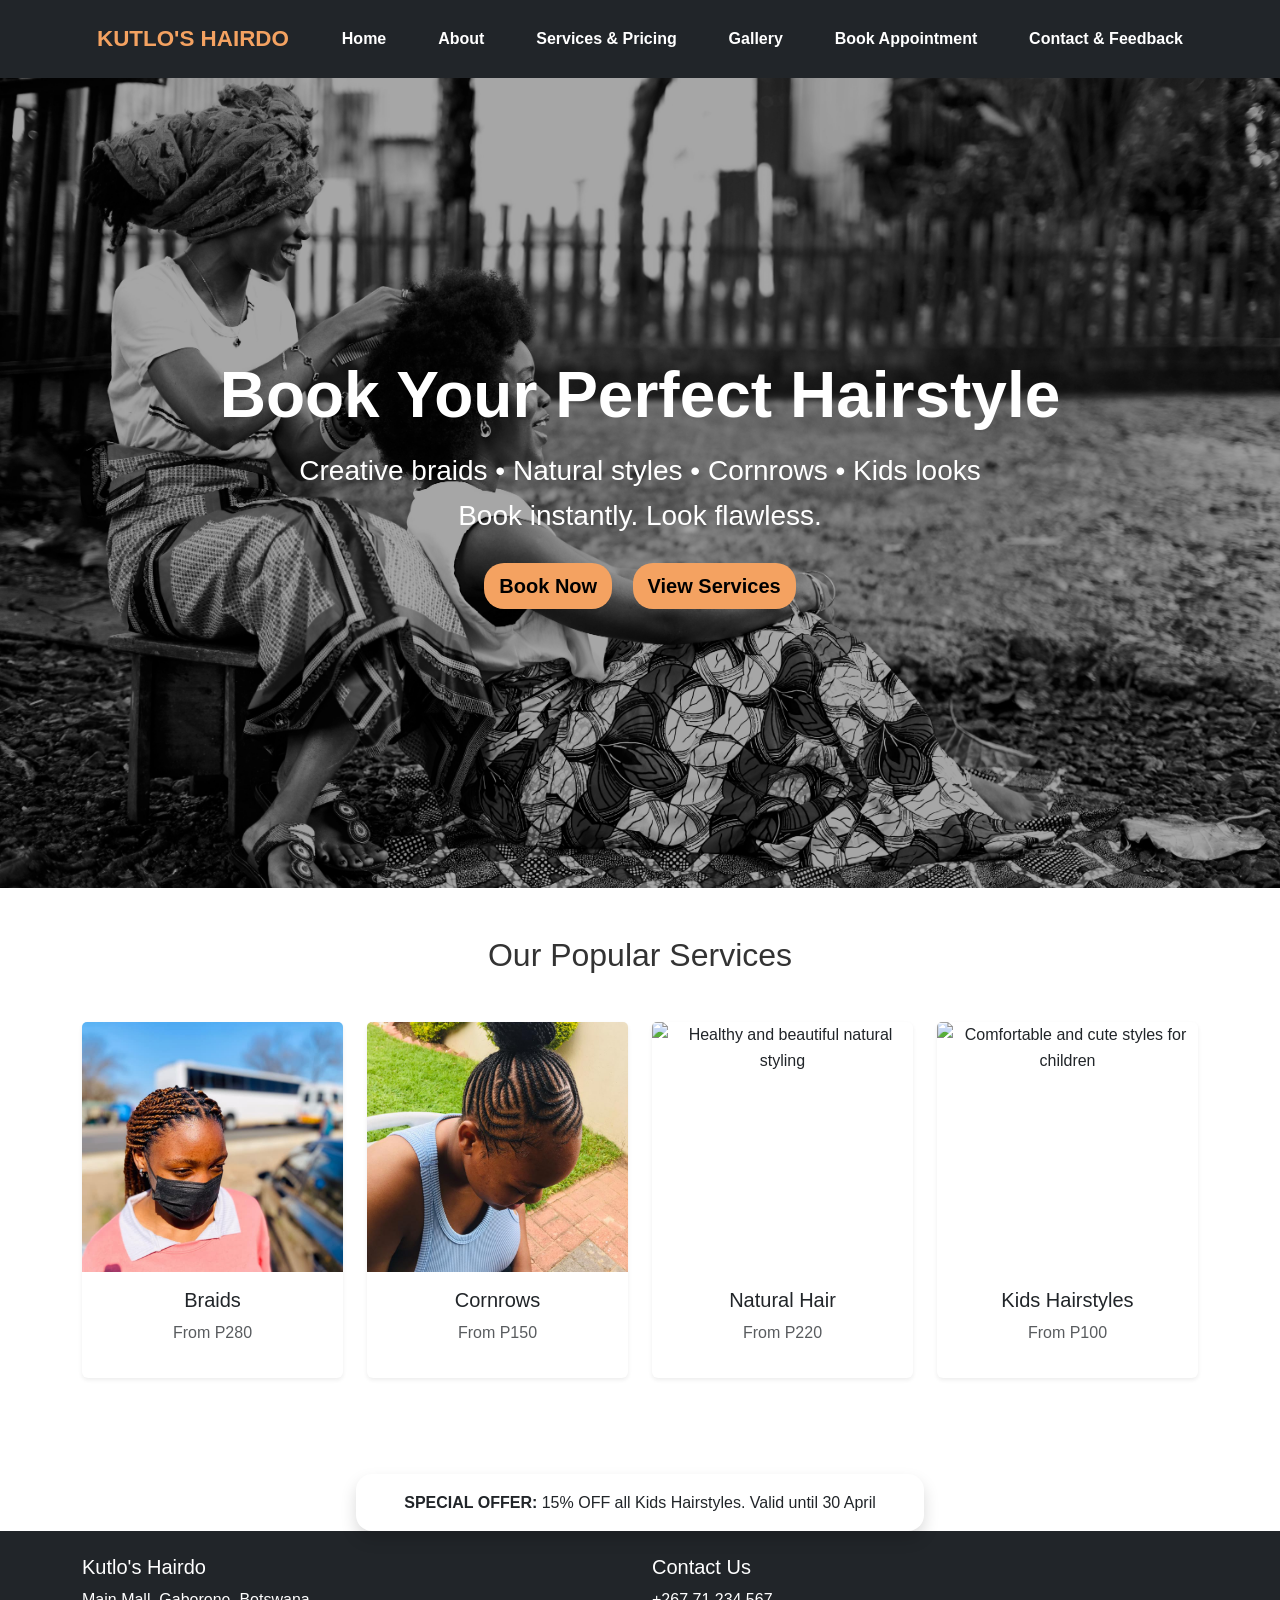
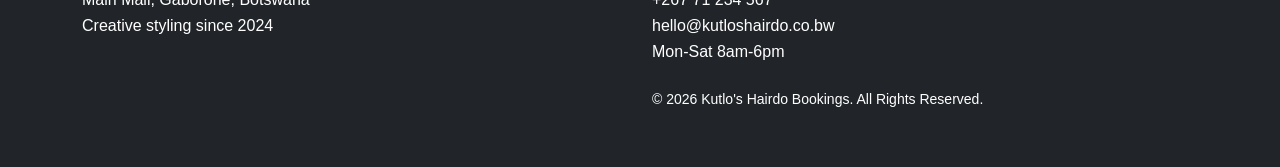
==== index.html @ a4ef146d "Changed navigation to horizontal" ====
<!DOCTYPE html>
<html lang="en">

<head>
    <meta charset="UTF-8">
    <meta name="viewport" content="width=device-width, initial-scale=1.0">
    <meta name="description" content="Kutlo's Hairdo is a popular beauty and hairstyling brand in Gaborone Main Mall, specializing in braids, cornrows, natural hairstyles and kids hairstyles."Book online.">
    <title>Kutlo's Hairdo Bookings | Home</title>

    <!--Bootstrap link-->
    <link href="https://cdn.jsdelivr.net/npm/bootstrap@5.3.0/dist/css/bootstrap.min.css" rel="stylesheet" integrity="sha384-9ndCyUaIbzAi2FUVXJi0CjmCapSmO7SnpJef0486qhLnuZ2cdeRhO02iuK6F" crossorigin="anonymous">

    <!--CSS Link-->
    <link rel="stylesheet" href="styles.css">

    <style>
        .navbar-brand {
            font-weight: bold;
            font-size: 1.4rem;
            color: #f4a261;
        }

        .hero-content {
            position: relative;
            z-index: 2;
        }

        .service-card {
            transition: all 0.3s ease;
        }

        .service-card:hover {
            transform: scale(1.05);
            box-shadow: 0 10px 20px rgba(0, 0, 0, 0.1);
        }
    </style>
</head>

<body>

    <!--Navigation-->
    <nav class="navbar navbar-expand-lg navbar-dark bg-dark py-3">
        <div class="container">

            <!-- Brand / Logo-->
        <a class="navbar-brand" href="index.html">
            <span style="color:#f4a261;">KUTLO'S</span> HAIRDO
        </a>

        <a href="index.html">Home</a> 

        <a href="about.html">About</a> 

        <a href="services.html">Services & Pricing</a> 

        <a href="gallery.html">Gallery</a> 

        <a href="bookings.html">Book Appointment</a> 

        <a href="contact.html">Contact & Feedback</a>

        </div>
    </nav>

    <!--Hero banner-->
    <section class="hero" style="background: url('images/hero.jpg') no-repeat center/cover;">
        <div class="hero-content container text-center text-white">
            <h1 class="display-3 fw-bold mb-3">Book Your Perfect Hairstyle</h1>
            <p class="lead fs-3 mb-4">Creative braids • Natural styles • Cornrows • Kids looks<br>Book instantly. Look flawless.</p>

            <a href="bookings.html" class="btn btn-lg me-3">Book Now</a>
            <a href="services.html" class="btn btn-outline-light btn-lg">View Services</a>
        </div>
    </section>

    <!--Highlight services-->
    <div class="container py-5">
        <h2 class="text-center mb-5">Our Popular Services</h2>
        <div class="row g-4">
            <div class="col-md-3 col-6">
                <div class="card service-card h-100 text-center border-0 shadow-sm">
                    <img src="images/braids.jpg" class="card-img-top" alt="Stylish and long lasting braiding designs" width="300" height="250" style="object-fit: cover;">
                    <div class="card-body">
                        <h5>Braids</h5>
                        <p class="text-muted">From P280</p>
                    </div>
                </div>
            </div>
            <div class="col-md-3 col-6">
                <div class="card service-card h-100 text-center border-0 shadow-sm">
                    <img src="images/cornrows.jpg" class="card-img-top" alt="Neat and clean protective styles" width="300" height="250" style="object-fit: cover;">
                    <div class="card-body">
                        <h5>Cornrows</h5>
                        <p class="text-muted">From P150</p>
                    </div>
                </div>
            </div>
            <div class="col-md-3 col-6">
                <div class="card service-card h-100 text-center border-0 shadow-sm">
                    <img src="images/natural.jpg" class="card-img-top" alt="Healthy and beautiful natural styling" width="300" height="250" style="object-fit:cover;">
                    <div class="card-body">
                        <h5>Natural Hair</h5>
                        <p class="text-muted">From P220</p>
                    </div>
                </div>
            </div>
            <div class="col-md-3 col-6">
                <div class="card service-card h-100 text-center border-0 shadow-sm">
                    <img src="images/kids.jpg" class="card-img-top" alt="Comfortable and cute styles for children" width="300" height="250" style="object-fit: cover;">
                    <div class="card-body">
                        <h5>Kids Hairstyles</h5>
                        <p class="text-muted">From P100</p>
                    </div>
                </div>
            </div>
        </div>
    </div>

    <!-- Promotions -->
    <div class="text-center mt-5">
        <div class="bg-white text-dark d-inline-block px-5 py-3 rounded-4 shadow">
             <strong>SPECIAL OFFER:</strong> 15% OFF all Kids Hairstyles. Valid until 30 April
        </div>
    </div>

    <!--Footer-->
    <footer class="bg-dark text-white py-4">
        <div class="container">
            <div class="row text-center text-md-start">
                <div class="col-md-6 mb-3">
                    <h5>Kutlo's Hairdo</h5>
                    <p>Main Mall, Gaborone, Botswana<br>Creative styling since 2024</p>
                </div>
                <div class="col-md-6 mb-3">
                    <h5>Contact Us</h5>
                    <p>+267 71 234 567<br>hello@kutloshairdo.co.bw<br>Mon-Sat 8am-6pm</p>
                    <p class="small mt-4">© 2026 Kutlo's Hairdo Bookings. All Rights Reserved.</p>
                </div>
            </div>
        </div>
    </footer>

    <!--Bootstrap and JavaScript-->
    <script src="https://cdn.jsdelivr.net/npm/bootstrap@5.3.0/dist/js/bootstrap.bundle.min.js" integrity="sha384-YvpcrYf0tY3lHB60NNkmXc5s9fDVZLESaAA55NDzOxhy9GkcIdslK1eN7N6jIeHz" crossorigin="anonymous"></script>
     <script src="script.js"></script>

</body>

</html>
---- styles.css ----
/* reset */

* {
    margin: 0;
    padding: 0;
    box-sizing: border-box;
}


/* body */
body {
    font-family: Arial, sans-serif;
    line-height: 1.6;
    background-color: #fff;
    color: #333;
}

/* navbar */
nav {
    background: #000;
    padding: 15px;
    text-align: center;
}

nav a {
    color: #fff;
    margin: 0 15px;
    text-decoration: none;
    font-weight: bold;
}

nav a:hover {
    color: #f4a261;
}

/* hero */
.hero {
    background: url('../images/hero.jpg') no-repeat center/cover;
    height: 90vh;
    color: white;
    display: flex;
    align-items: center;
    justify-content: center;
    flex-direction: column;
    text-align: center;
    position: relative;
    padding: 100px 20px; /* added this jsut now for hero text not resizing on mobile */
}

.hero::after {
    content: '';
    position: absolute;
    top: 0;
    left: 0;
    width: 100%;
    height: 100%;
    background: rgba(0, 0, 0, 0.35);
}

/* added this jsut now for hero text not resizing on mobile */

@media (max-width: 768px) {
    .hero h1 {
        font-size: 2rem;
    }

    .hero p {
        font-size: 1rem;
    }
}

.hero-content {
    position: relative;
    z-index: 2;
}

/* button */
.btn {
    background: #f4a261;
    padding: 8px 15px;
    color: #000;
    border: none;
    font-weight: bold;
    border-radius: 20px;
}

/* cards */
.card, .gallery {
    transition: all 0.3s ease;
}

/* gallery */
.gallery {
    display: grid;
    grid-template-columns: repeat(auto-fit, minmax(280px, 1fr));
    gap: 20px;
}

.gallery img {
    width: 100%;
    border-radius: 10px;
    height: 280px;
    object-fit: cover;
}

/* form */
form input, form select, form textarea {
    border: 2px solid #ddd;
    border-radius: 8px
}

/* footer */
footer {
    text-align: center;
    padding: 40px 20px;
    background: #f4a261;
    color: #fff;
}

/* Mobile-first responsiveness allready handled by bootstrap and my original media queries can be added here */
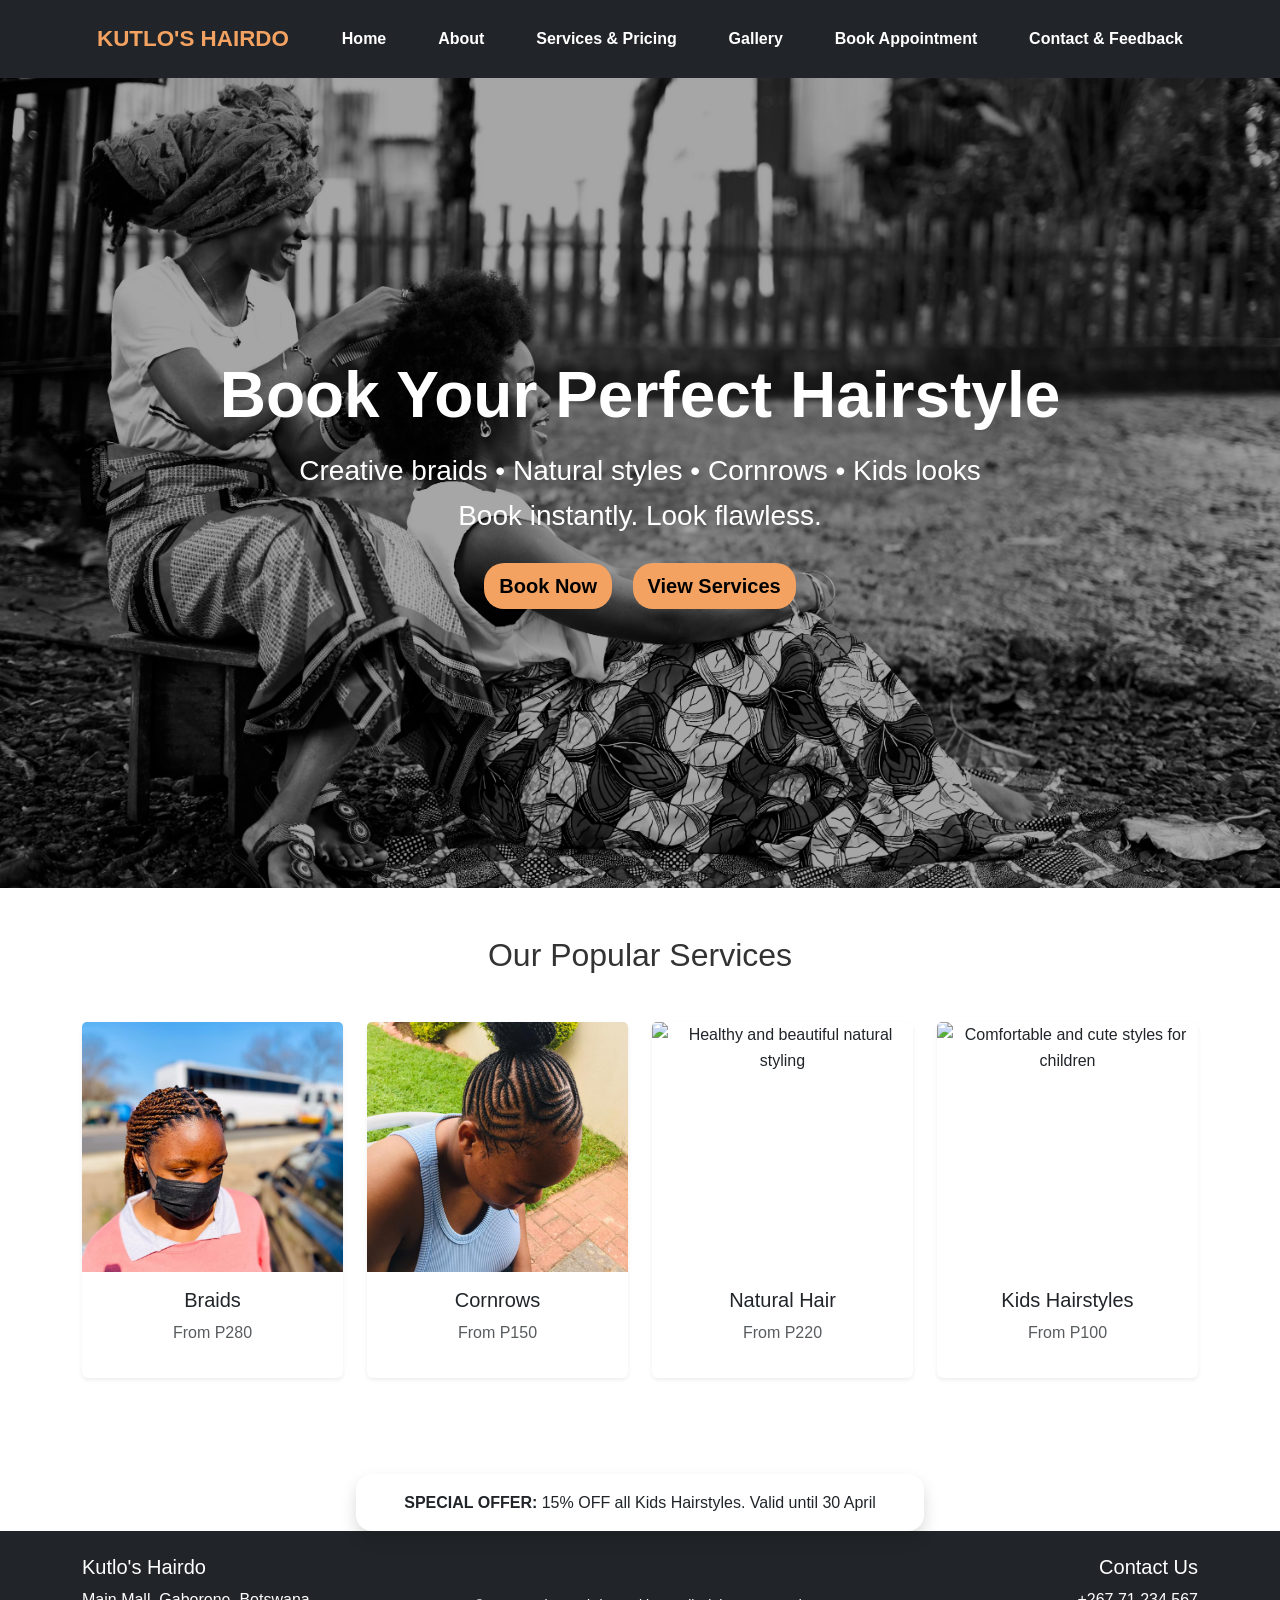
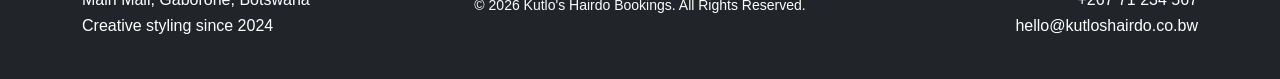
==== commit 8e319674: "Updated footer for consistency" ====
--- a/index.html
+++ b/index.html
@@ -8,7 +8,7 @@
     <title>Kutlo's Hairdo Bookings | Home</title>
 
     <!--Bootstrap link-->
-    <link href="https://cdn.jsdelivr.net/npm/bootstrap@5.3.0/dist/css/bootstrap.min.css" rel="stylesheet" integrity="sha384-9ndCyUaIbzAi2FUVXJi0CjmCapSmO7SnpJef0486qhLnuZ2cdeRhO02iuK6F" crossorigin="anonymous">
+    <link href="https://cdn.jsdelivr.net/npm/bootstrap@5.3.0/dist/css/bootstrap.min.css" rel="stylesheet">
 
     <!--CSS Link-->
     <link rel="stylesheet" href="styles.css">
@@ -126,22 +126,26 @@
     <!--Footer-->
     <footer class="bg-dark text-white py-4">
         <div class="container">
-            <div class="row text-center text-md-start">
-                <div class="col-md-6 mb-3">
+            <div class="row text-center align-items-center">
+                <div class="col-md-4 mb-3 mb-md-0 text-md-start">
                     <h5>Kutlo's Hairdo</h5>
                     <p>Main Mall, Gaborone, Botswana<br>Creative styling since 2024</p>
                 </div>
-                <div class="col-md-6 mb-3">
+
+                <div class="col-md-4 mb-3 mb-md-0 text-center small">
+                © 2026 Kutlo's Hairdo Bookings. All Rights Reserved.
+                </div>
+
+                <div class="col-md-4 text-md-end">
                     <h5>Contact Us</h5>
-                    <p>+267 71 234 567<br>hello@kutloshairdo.co.bw<br>Mon-Sat 8am-6pm</p>
-                    <p class="small mt-4">© 2026 Kutlo's Hairdo Bookings. All Rights Reserved.</p>
+                    <p>+267 71 234 567<br>hello@kutloshairdo.co.bw</p>
                 </div>
             </div>
         </div>
     </footer>
 
     <!--Bootstrap and JavaScript-->
-    <script src="https://cdn.jsdelivr.net/npm/bootstrap@5.3.0/dist/js/bootstrap.bundle.min.js" integrity="sha384-YvpcrYf0tY3lHB60NNkmXc5s9fDVZLESaAA55NDzOxhy9GkcIdslK1eN7N6jIeHz" crossorigin="anonymous"></script>
+    <script src="https://cdn.jsdelivr.net/npm/bootstrap@5.3.0/dist/js/bootstrap.bundle.min.js"></script>
      <script src="script.js"></script>
 
 </body>
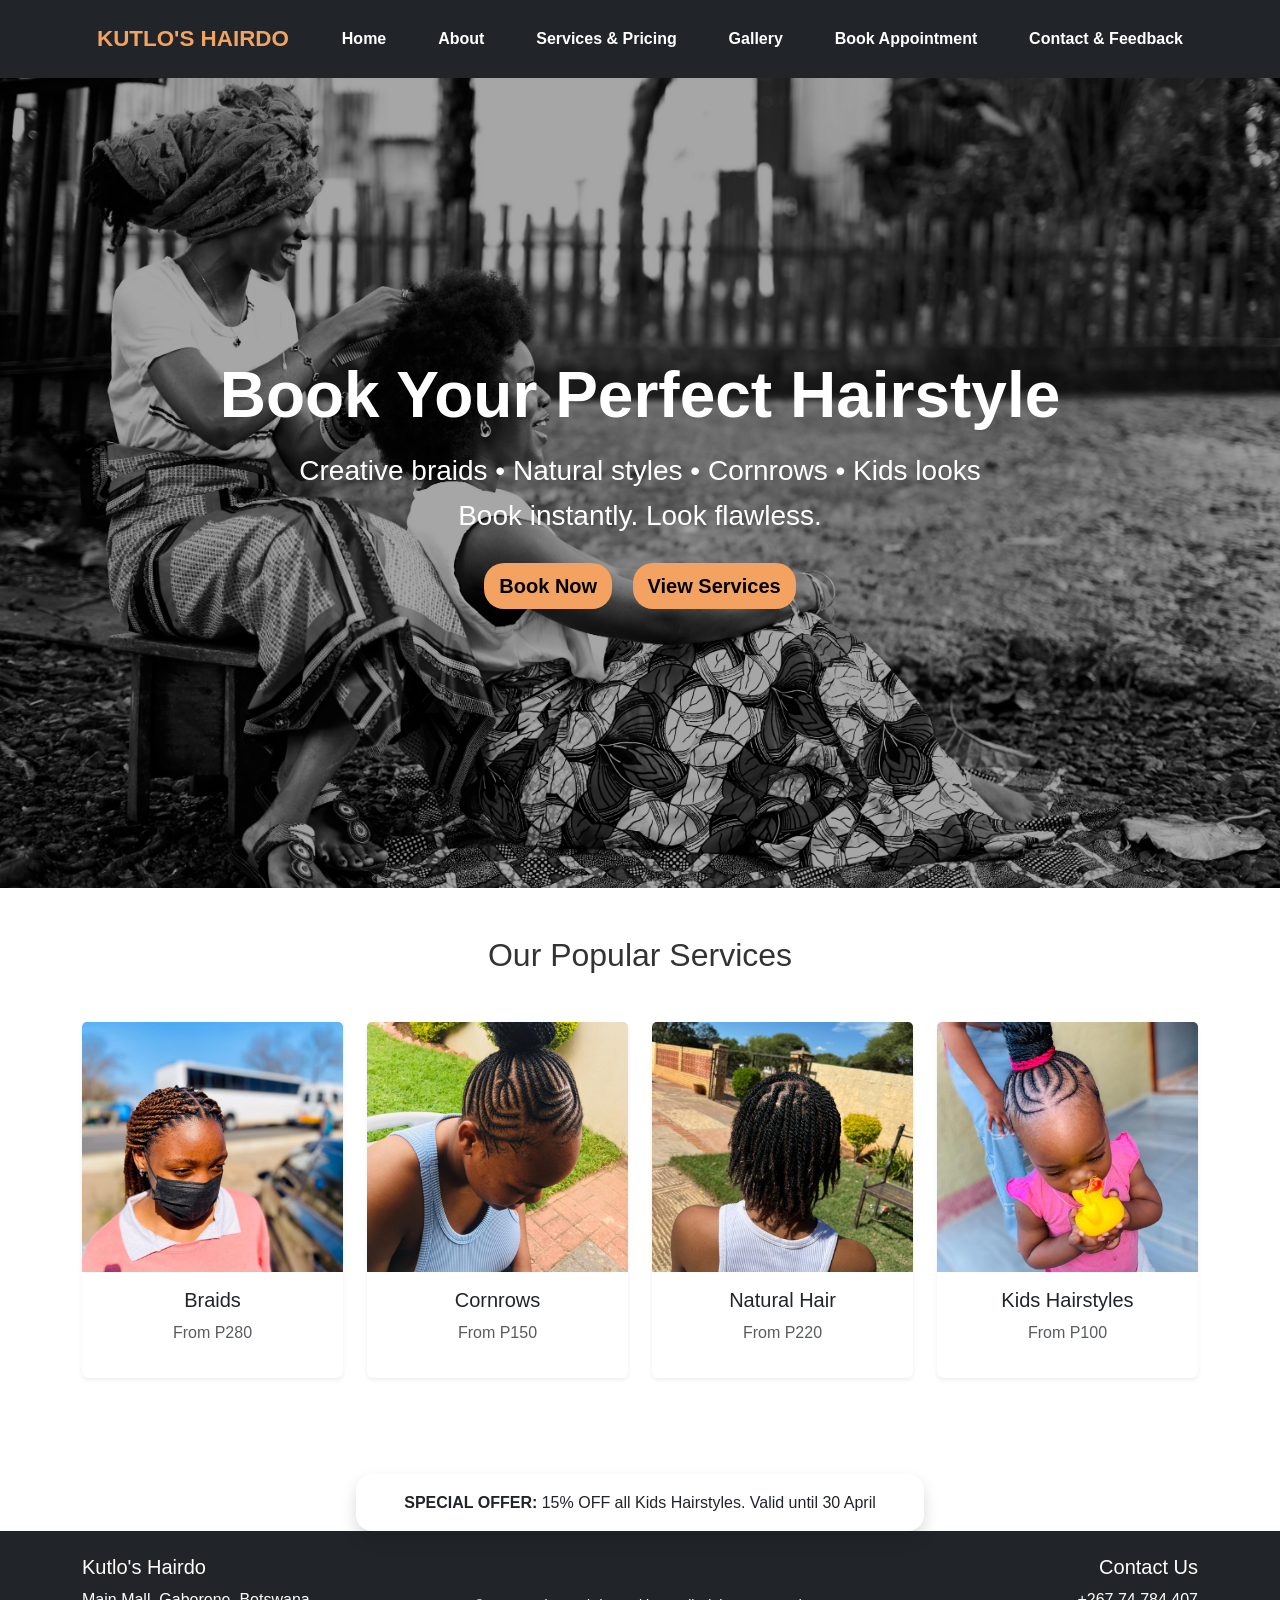
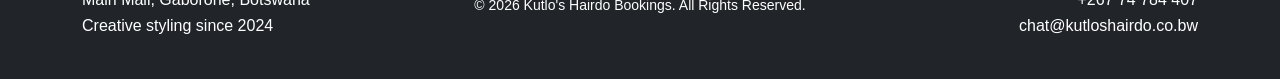
==== commit e5a8dc10: "Updated content" ====
--- a/index.html
+++ b/index.html
@@ -138,7 +138,7 @@
 
                 <div class="col-md-4 text-md-end">
                     <h5>Contact Us</h5>
-                    <p>+267 71 234 567<br>hello@kutloshairdo.co.bw</p>
+                    <p>+267 74 784 407<br>chat@kutloshairdo.co.bw</p>
                 </div>
             </div>
         </div>
--- a/styles.css
+++ b/styles.css
@@ -44,7 +44,7 @@
     flex-direction: column;
     text-align: center;
     position: relative;
-    padding: 100px 20px; /* added this jsut now for hero text not resizing on mobile */
+    padding: 100px 20px; /* added this for hero text not resizing on mobile */
 }
 
 .hero::after {
@@ -57,7 +57,7 @@
     background: rgba(0, 0, 0, 0.35);
 }
 
-/* added this jsut now for hero text not resizing on mobile */
+/* added this for hero text not resizing on mobile */
 
 @media (max-width: 768px) {
     .hero h1 {
@@ -117,4 +117,3 @@
     color: #fff;
 }
 
-/* Mobile-first responsiveness allready handled by bootstrap and my original media queries can be added here */
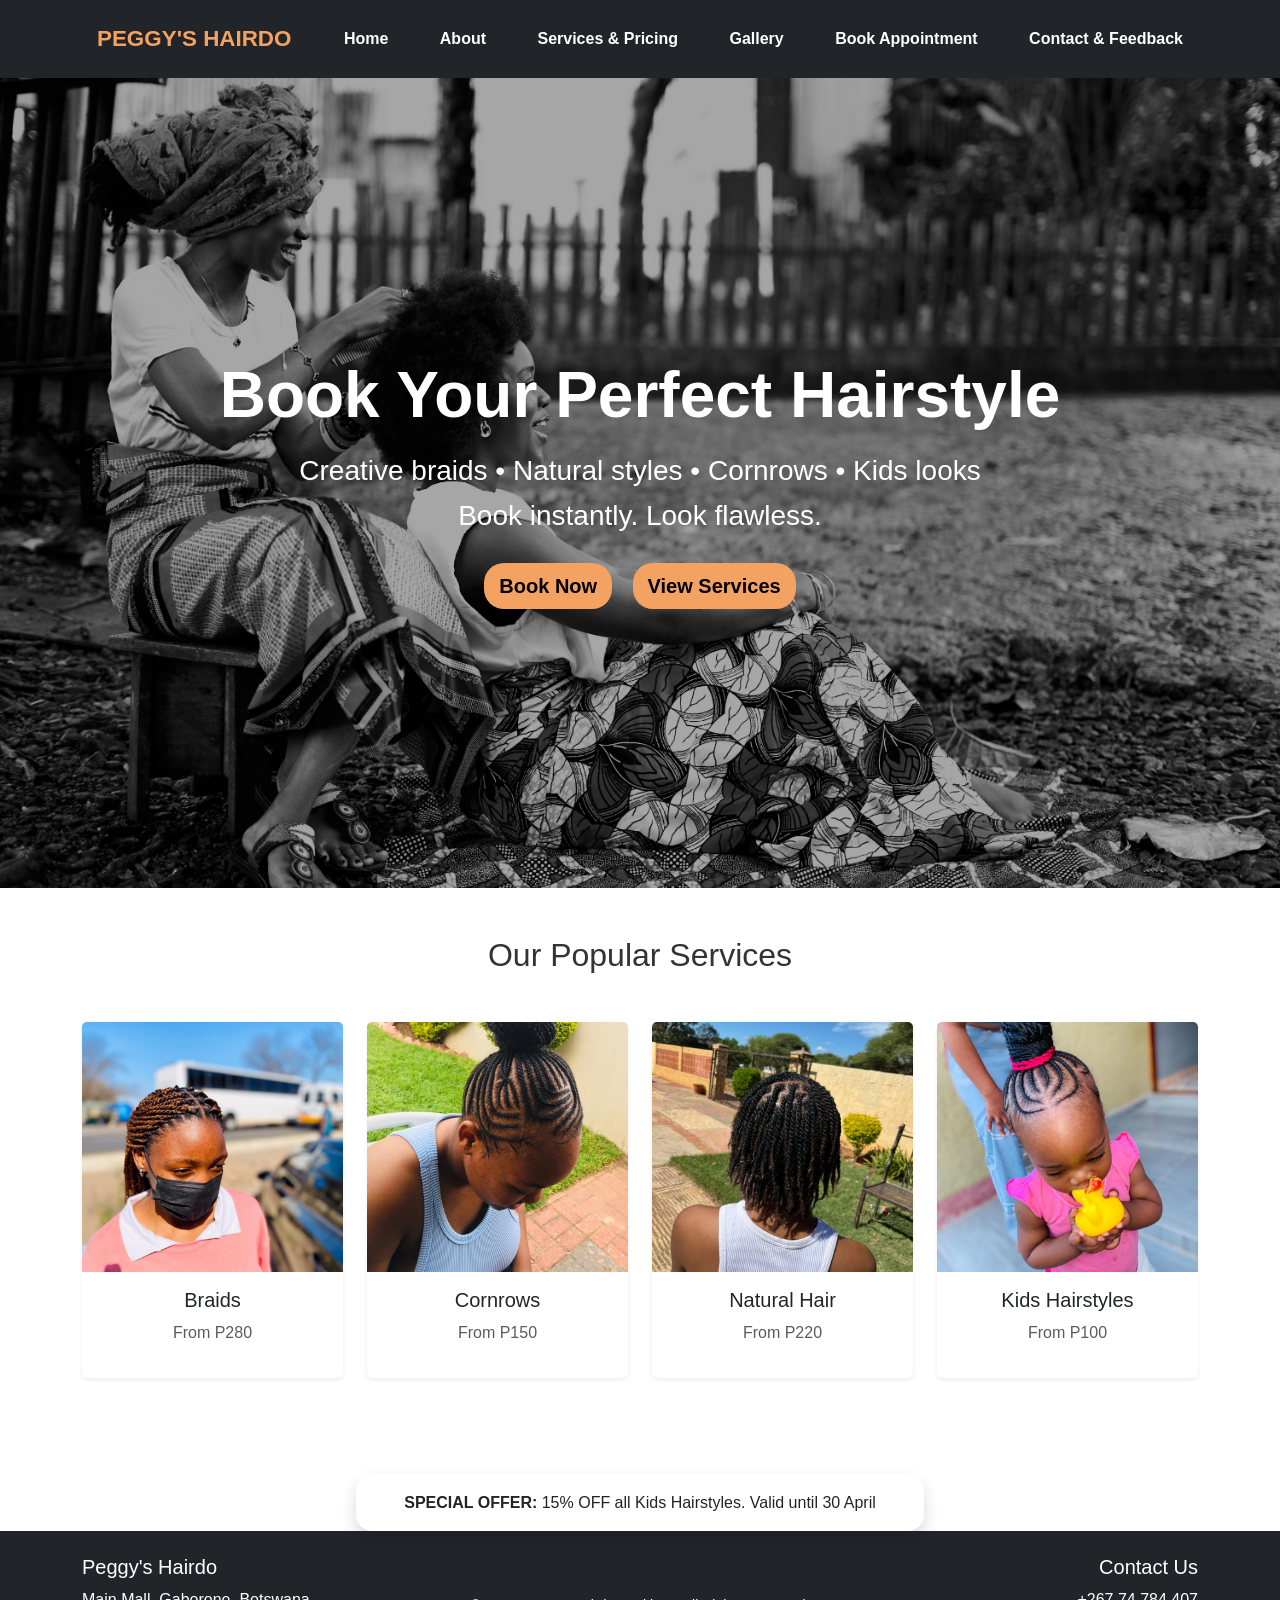
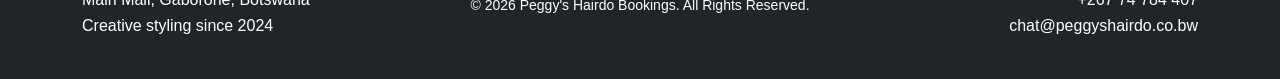
==== commit a775996f: "Update website content" ====
--- a/index.html
+++ b/index.html
@@ -4,8 +4,8 @@
 <head>
     <meta charset="UTF-8">
     <meta name="viewport" content="width=device-width, initial-scale=1.0">
-    <meta name="description" content="Kutlo's Hairdo is a popular beauty and hairstyling brand in Gaborone Main Mall, specializing in braids, cornrows, natural hairstyles and kids hairstyles."Book online.">
-    <title>Kutlo's Hairdo Bookings | Home</title>
+    <meta name="description" content="Peggy's Hairdo is a popular beauty and hairstyling brand in Gaborone Main Mall, specializing in braids, cornrows, natural hairstyles and kids hairstyles."Book online.">
+    <title>Peggy's Hairdo Bookings | Home</title>
 
     <!--Bootstrap link-->
     <link href="https://cdn.jsdelivr.net/npm/bootstrap@5.3.0/dist/css/bootstrap.min.css" rel="stylesheet">
@@ -44,7 +44,7 @@
 
             <!-- Brand / Logo-->
         <a class="navbar-brand" href="index.html">
-            <span style="color:#f4a261;">KUTLO'S</span> HAIRDO
+            <span style="color:#f4a261;">PEGGY'S</span> HAIRDO
         </a>
 
         <a href="index.html">Home</a> 
@@ -128,17 +128,17 @@
         <div class="container">
             <div class="row text-center align-items-center">
                 <div class="col-md-4 mb-3 mb-md-0 text-md-start">
-                    <h5>Kutlo's Hairdo</h5>
+                    <h5>Peggy's Hairdo</h5>
                     <p>Main Mall, Gaborone, Botswana<br>Creative styling since 2024</p>
                 </div>
 
                 <div class="col-md-4 mb-3 mb-md-0 text-center small">
-                © 2026 Kutlo's Hairdo Bookings. All Rights Reserved.
+                © 2026 Peggy's Hairdo Bookings. All Rights Reserved.
                 </div>
 
                 <div class="col-md-4 text-md-end">
                     <h5>Contact Us</h5>
-                    <p>+267 74 784 407<br>chat@kutloshairdo.co.bw</p>
+                    <p>+267 74 784 407<br>chat@peggyshairdo.co.bw</p>
                 </div>
             </div>
         </div>
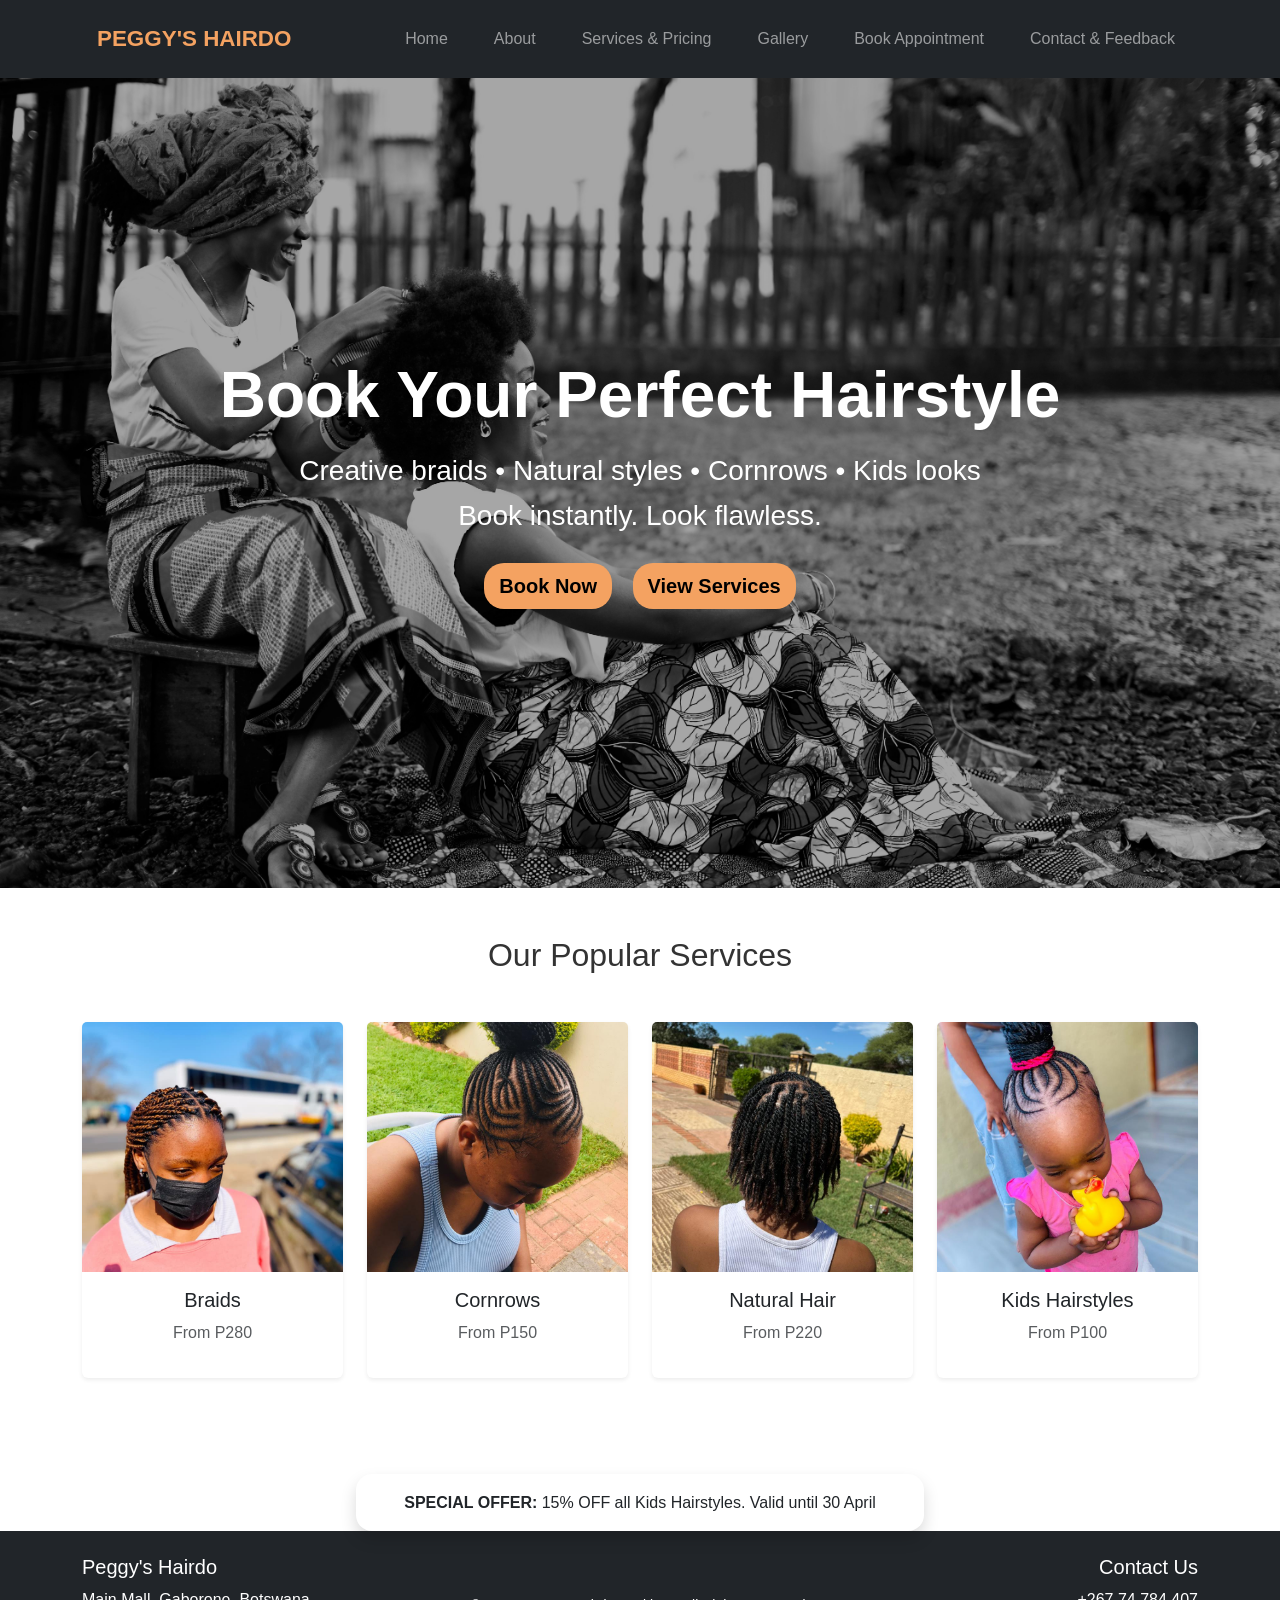
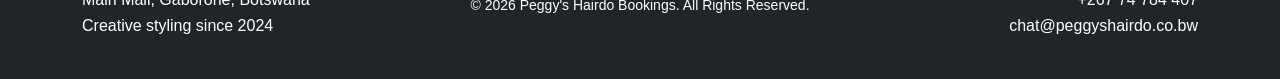
==== commit c08c8594: "Added a humburger button for navigation" ====
--- a/index.html
+++ b/index.html
@@ -47,18 +47,23 @@
             <span style="color:#f4a261;">PEGGY'S</span> HAIRDO
         </a>
 
-        <a href="index.html">Home</a> 
+        <!--Hamburger button-->
+        <button class="navbar-toggler" type="button" data-bs-toggle="collapse" data-bs-target="#navbarNav">
+            <span class="navbar-toggler-icon"></span>
+        </button>
 
-        <a href="about.html">About</a> 
+        <div class="collapse navbar-collapse" id="navbarNav">
+            <ul class="navbar-nav ms-auto">
 
-        <a href="services.html">Services & Pricing</a> 
-
-        <a href="gallery.html">Gallery</a> 
-
-        <a href="bookings.html">Book Appointment</a> 
-
-        <a href="contact.html">Contact & Feedback</a>
-
+                <li class="nav-item"><a class="nav-link" href="index.html">Home</a></li>
+                <li class="nav-item"><a class="nav-link" href="about.html">About</a></li>
+                <li class="nav-item"><a class="nav-link" href="services.html">Services & Pricing</a></li>
+                <li class="nav-item"><a class="nav-link" href="gallery.html">Gallery</a></li>
+                <li class="nav-item"><a class="nav-link" href="bookings.html">Book Appointment</a></li>
+                <li class="nav-item"><a class="nav-link" href="contact.html">Contact & Feedback</a></li>
+            </ul>
+        </div>
+        
         </div>
     </nav>
 
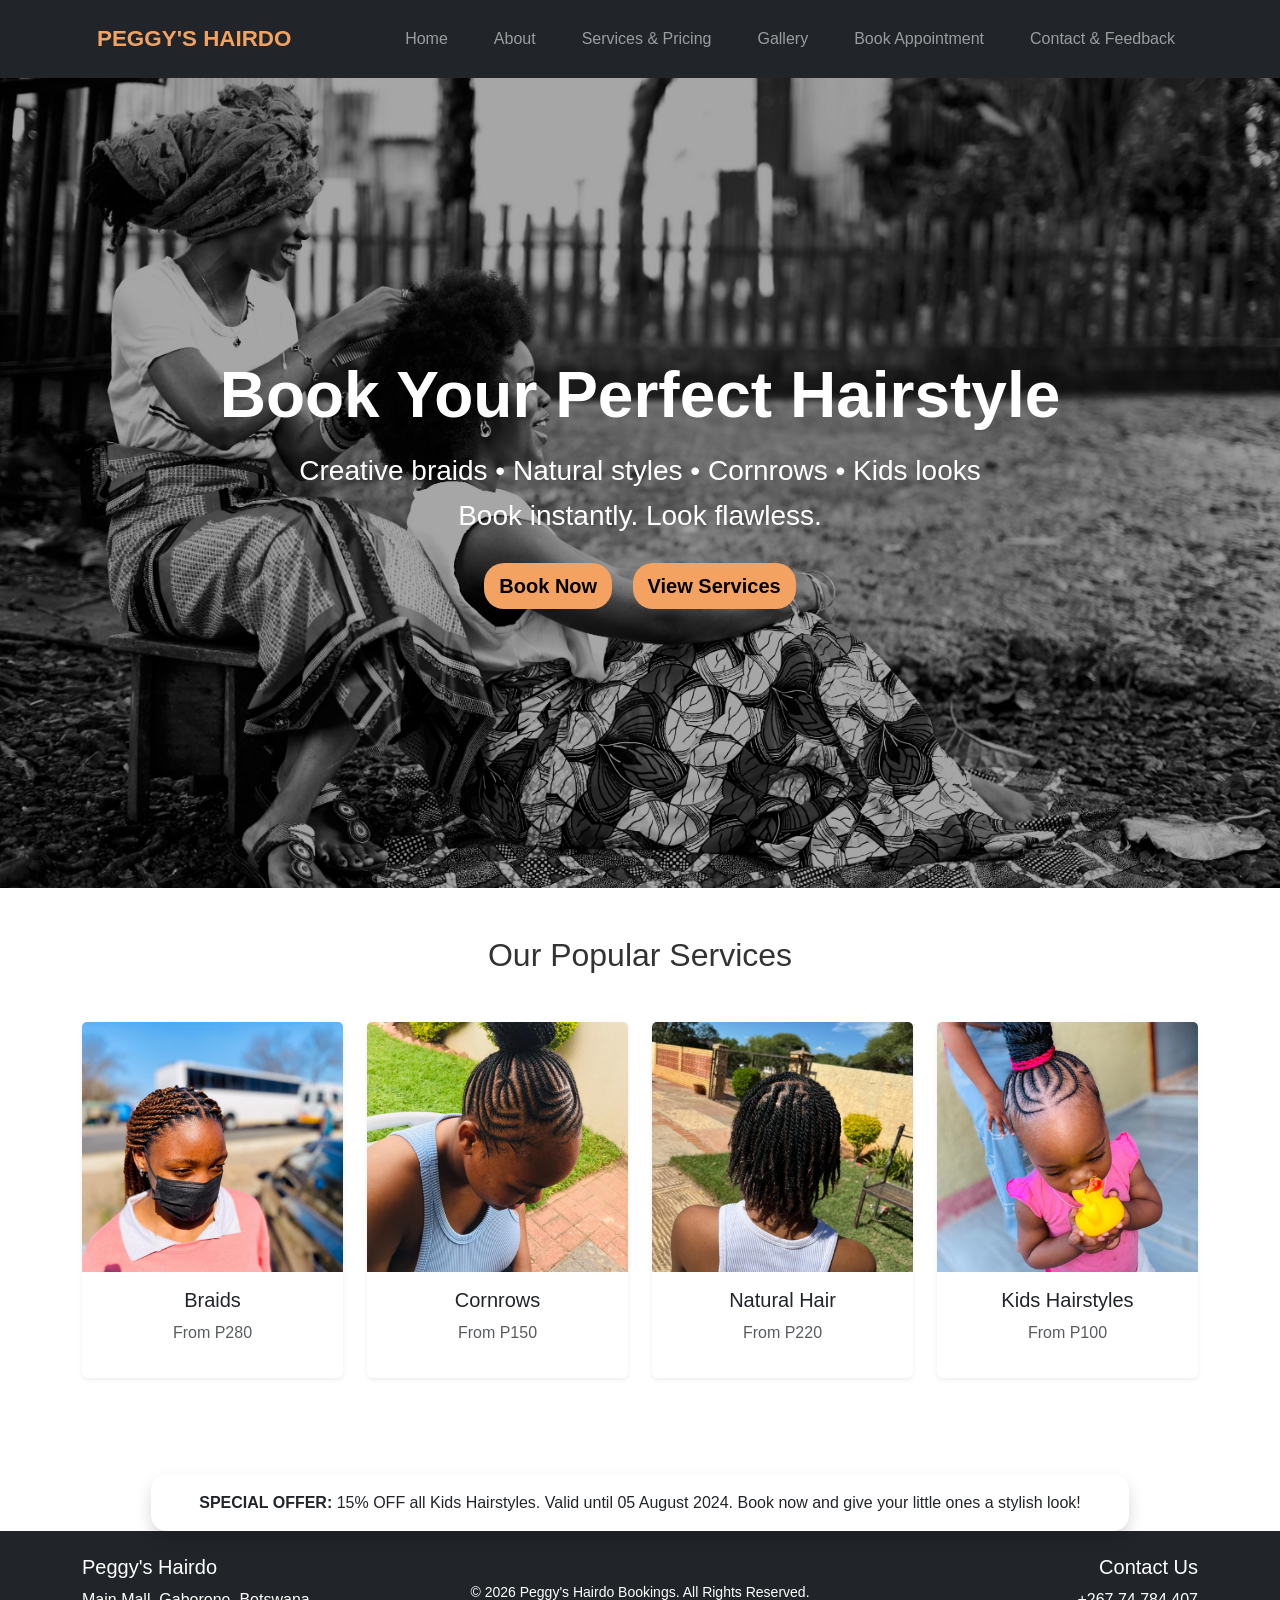
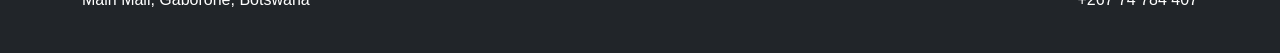
==== commit 60ac373a: "Updated content" ====
--- a/index.html
+++ b/index.html
@@ -4,7 +4,7 @@
 <head>
     <meta charset="UTF-8">
     <meta name="viewport" content="width=device-width, initial-scale=1.0">
-    <meta name="description" content="Peggy's Hairdo is a popular beauty and hairstyling brand in Gaborone Main Mall, specializing in braids, cornrows, natural hairstyles and kids hairstyles."Book online.">
+    <meta name="description" content="Peggy's Hairdo is a popular beauty and hairstyling brand in Gaborone Main Mall, specializing in braids, cornrows, natural hairstyles and kids hairstyles.Book online.">
     <title>Peggy's Hairdo Bookings | Home</title>
 
     <!--Bootstrap link-->
@@ -124,7 +124,7 @@
     <!-- Promotions -->
     <div class="text-center mt-5">
         <div class="bg-white text-dark d-inline-block px-5 py-3 rounded-4 shadow">
-             <strong>SPECIAL OFFER:</strong> 15% OFF all Kids Hairstyles. Valid until 30 April
+             <strong>SPECIAL OFFER:</strong> 15% OFF all Kids Hairstyles. Valid until 05 August 2024. Book now and give your little ones a stylish look!
         </div>
     </div>
 
@@ -134,7 +134,7 @@
             <div class="row text-center align-items-center">
                 <div class="col-md-4 mb-3 mb-md-0 text-md-start">
                     <h5>Peggy's Hairdo</h5>
-                    <p>Main Mall, Gaborone, Botswana<br>Creative styling since 2024</p>
+                    <p>Main Mall, Gaborone, Botswana</p>
                 </div>
 
                 <div class="col-md-4 mb-3 mb-md-0 text-center small">
@@ -143,7 +143,7 @@
 
                 <div class="col-md-4 text-md-end">
                     <h5>Contact Us</h5>
-                    <p>+267 74 784 407<br>chat@peggyshairdo.co.bw</p>
+                    <p>+267 74 784 407</p>
                 </div>
             </div>
         </div>
--- a/styles.css
+++ b/styles.css
@@ -23,7 +23,7 @@
 }
 
 nav a {
-    color: #fff;
+    color: #f4a261;
     margin: 0 15px;
     text-decoration: none;
     font-weight: bold;
